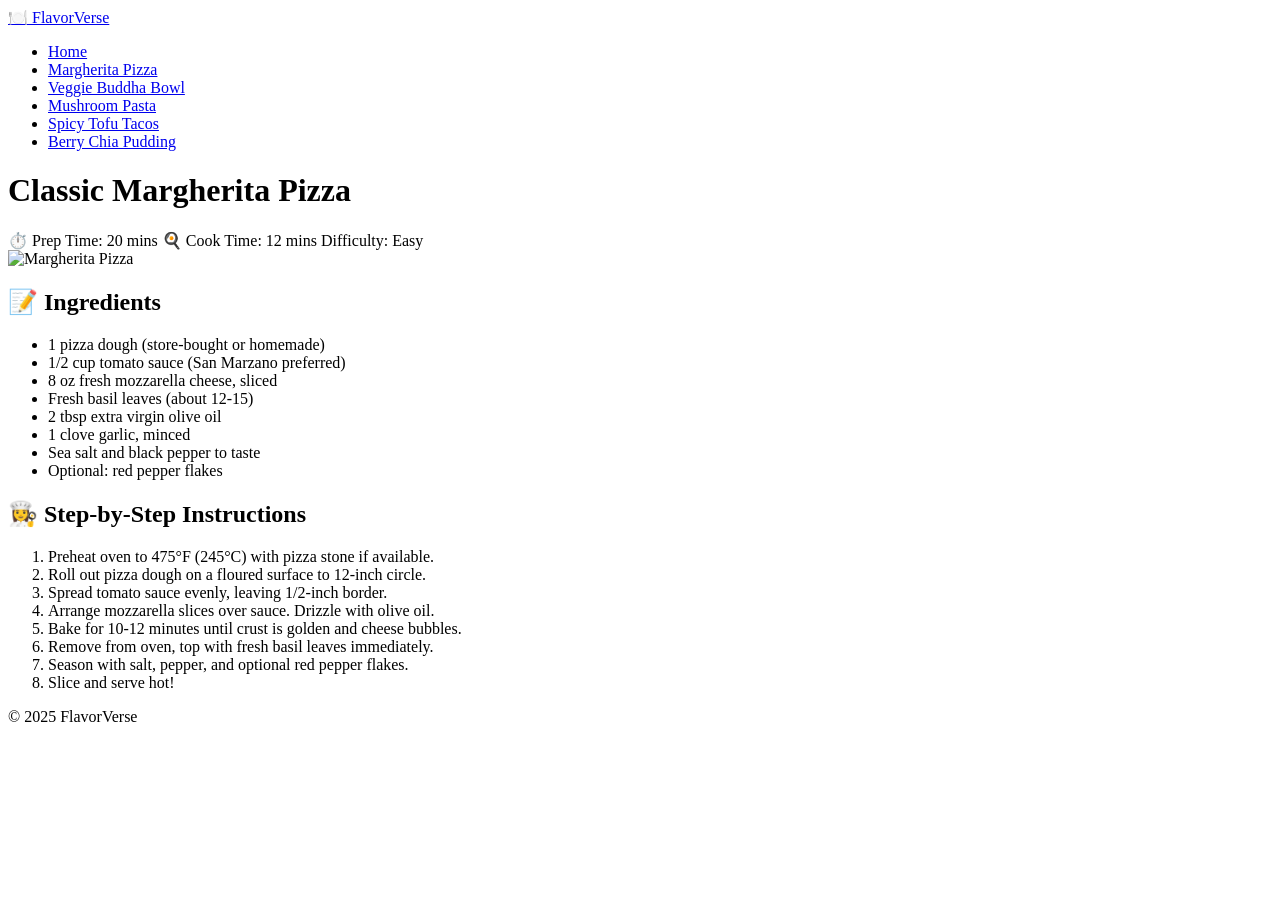
==== recipe1.html @ 7daa44f0 "Add files via upload" ====
<!DOCTYPE html>
<html lang="en">
<head>
  <meta charset="UTF-8">
  <meta name="viewport" content="width=device-width, initial-scale=1.0">
  <title>Margherita Pizza | FlavorVerse</title>
  <link rel="stylesheet" href="css/styles.css">
  <link href="https://fonts.googleapis.com/css2?family=Inter:wght@300;400;500;600;700&family=Playfair+Display:wght@400;500;600;700&display=swap" rel="stylesheet">
</head>
<body>
  <header>
    <div class="container nav-container">
      <div class="logo"><a href="index.html">🍽️ FlavorVerse</a></div>
      <nav>
        <ul class="nav-links">
          <li><a href="index.html">Home</a></li>
          <li><a href="recipe1.html" class="active">Margherita Pizza</a></li>
          <li><a href="recipe2.html">Veggie Buddha Bowl</a></li>
          <li><a href="recipe3.html">Mushroom Pasta</a></li>
          <li><a href="recipe4.html">Spicy Tofu Tacos</a></li>
          <li><a href="recipe5.html">Berry Chia Pudding</a></li>
        </ul>
      </nav>
    </div>
  </header>

  <main class="recipe-page">
    <div class="container recipe-container">
      <div class="recipe-header">
        <h1>Classic Margherita Pizza</h1>
        <div class="recipe-meta">
          <span>⏱️ Prep Time: 20 mins</span>
          <span>🍳 Cook Time: 12 mins</span>
          <span class="difficulty easy">Difficulty: Easy</span>
        </div>
      </div>
      
      <div class="recipe-image">
        <img src="images/pizza.jpeg" alt="Margherita Pizza">
      </div>

      <div class="recipe-content-grid">
        <div class="ingredients-section">
          <h2>📝 Ingredients</h2>
          <ul>
            <li>1 pizza dough (store-bought or homemade)</li>
            <li>1/2 cup tomato sauce (San Marzano preferred)</li>
            <li>8 oz fresh mozzarella cheese, sliced</li>
            <li>Fresh basil leaves (about 12-15)</li>
            <li>2 tbsp extra virgin olive oil</li>
            <li>1 clove garlic, minced</li>
            <li>Sea salt and black pepper to taste</li>
            <li>Optional: red pepper flakes</li>
          </ul>
        </div>

        <div class="instructions-section">
          <h2>👩‍🍳 Step-by-Step Instructions</h2>
          <ol>
            <li>Preheat oven to 475°F (245°C) with pizza stone if available.</li>
            <li>Roll out pizza dough on a floured surface to 12-inch circle.</li>
            <li>Spread tomato sauce evenly, leaving 1/2-inch border.</li>
            <li>Arrange mozzarella slices over sauce. Drizzle with olive oil.</li>
            <li>Bake for 10-12 minutes until crust is golden and cheese bubbles.</li>
            <li>Remove from oven, top with fresh basil leaves immediately.</li>
            <li>Season with salt, pepper, and optional red pepper flakes.</li>
            <li>Slice and serve hot!</li>
          </ol>
        </div>
      </div>
    </div>
  </main>

  <footer>
    <div class="container footer-content">
      <p>© 2025 FlavorVerse </p>
    </div>
  </footer>
</body>
</html>
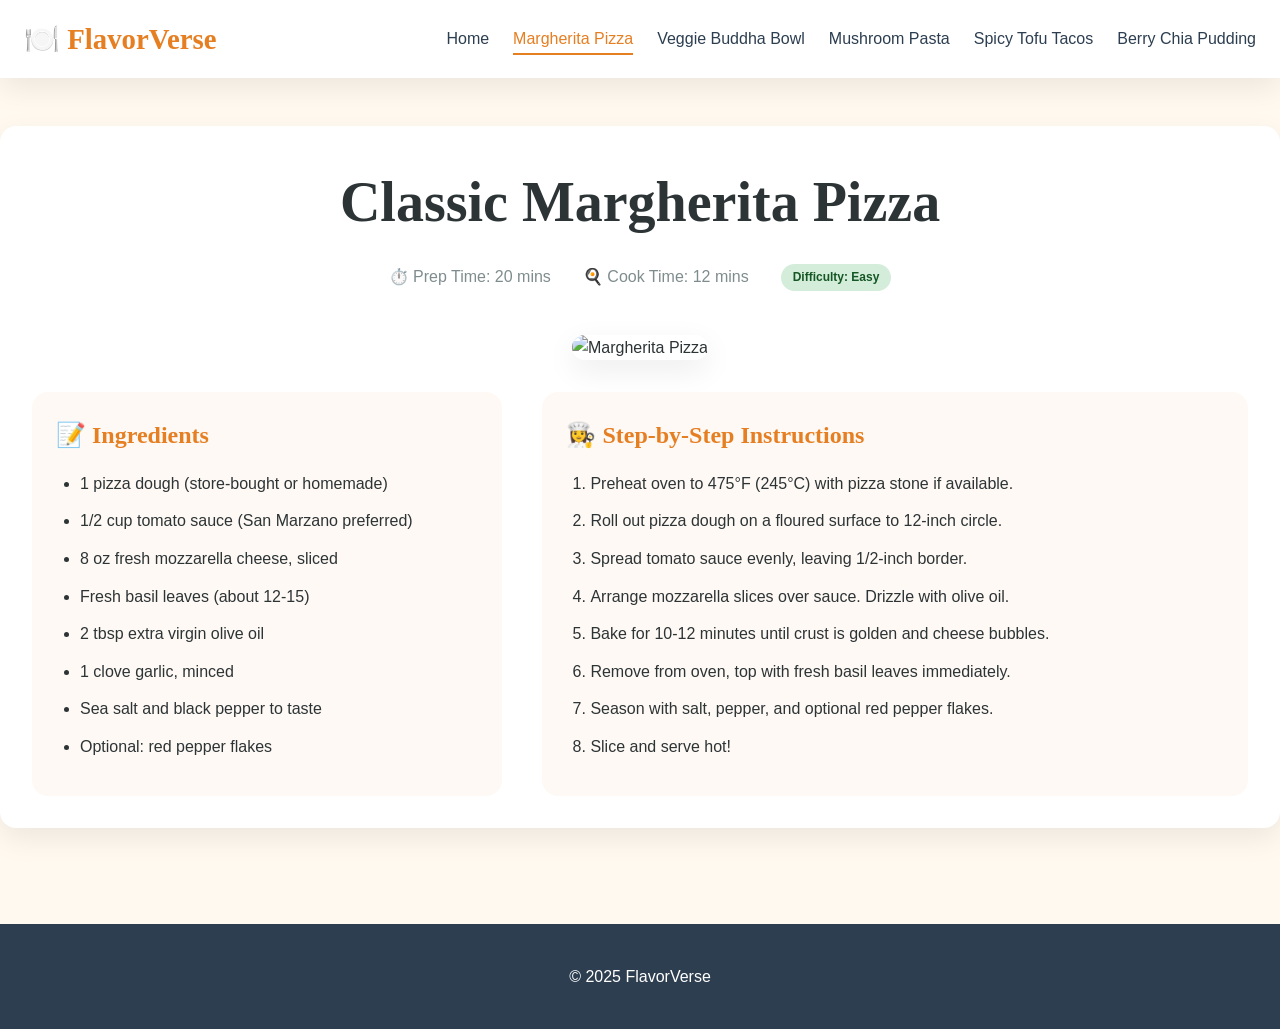
==== commit bc9889b2: "Fix HTML formatting and structure in recipe1.html" ====
--- a/recipe1.html
+++ b/recipe1.html
@@ -4,7 +4,7 @@
   <meta charset="UTF-8">
   <meta name="viewport" content="width=device-width, initial-scale=1.0">
   <title>Margherita Pizza | FlavorVerse</title>
-  <link rel="stylesheet" href="css/styles.css">
+  <link rel="stylesheet" href="styles.css">
   <link href="https://fonts.googleapis.com/css2?family=Inter:wght@300;400;500;600;700&family=Playfair+Display:wght@400;500;600;700&display=swap" rel="stylesheet">
 </head>
 <body>
@@ -77,4 +77,4 @@
     </div>
   </footer>
 </body>
-</html>+</html>
--- a/styles.css
+++ b/styles.css
@@ -0,0 +1,502 @@
+/* ========== GLOBAL RESET & VARIABLES ========== */
+* {
+  margin: 0;
+  padding: 0;
+  box-sizing: border-box;
+}
+
+:root {
+  --primary: #e67e22;
+  --primary-dark: #b85e0a;
+  --secondary: #2c3e50;
+  --light-bg: #fff9f0;
+  --white: #ffffff;
+  --shadow: 0 10px 30px rgba(0,0,0,0.08);
+  --shadow-hover: 0 20px 40px rgba(0,0,0,0.12);
+  --radius: 16px;
+}
+
+body {
+  font-family: 'Inter', sans-serif;
+  background: var(--light-bg);
+  color: #2d3436;
+  line-height: 1.6;
+}
+
+.container {
+  max-width: 1280px;
+  margin: 0 auto;
+  padding: 0 24px;
+}
+
+/* ========== TYPOGRAPHY ========== */
+h1, h2, h3, .logo {
+  font-family: 'Playfair Display', serif;
+  font-weight: 600;
+}
+
+h1 { font-size: 3.5rem; margin-bottom: 1rem; }
+h2 { font-size: 2rem; margin-bottom: 1.5rem; }
+
+.section-title {
+  text-align: center;
+  font-size: 2.2rem;
+  margin-bottom: 2.5rem;
+  position: relative;
+  padding-bottom: 0.75rem;
+}
+
+.section-title::after {
+  content: '';
+  position: absolute;
+  bottom: 0;
+  left: 50%;
+  transform: translateX(-50%);
+  width: 80px;
+  height: 3px;
+  background: var(--primary);
+}
+
+/* ========== HEADER & NAVIGATION ========== */
+header {
+  background: var(--white);
+  box-shadow: var(--shadow);
+  position: sticky;
+  top: 0;
+  padding: 1rem 0;
+  z-index: 1000;
+}
+
+.nav-container {
+  display: flex;
+  justify-content: space-between;
+  align-items: center;
+  flex-wrap: wrap;
+  gap: 1rem;
+}
+
+.logo a {
+  font-size: 1.8rem;
+  font-weight: 700;
+  color: var(--primary);
+  text-decoration: none;
+  transition: color 0.3s;
+}
+
+.logo a:hover { color: var(--primary-dark); }
+
+.nav-links {
+  display: flex;
+  list-style: none;
+  gap: 1.5rem;
+  flex-wrap: wrap;
+}
+
+.nav-links a {
+  text-decoration: none;
+  color: var(--secondary);
+  font-weight: 500;
+  padding: 0.5rem 0;
+  position: relative;
+  transition: color 0.3s;
+}
+
+.nav-links a::after {
+  content: '';
+  position: absolute;
+  bottom: 0;
+  left: 0;
+  width: 0;
+  height: 2px;
+  background: var(--primary);
+  transition: width 0.3s;
+}
+
+.nav-links a:hover::after,
+.nav-links a.active::after {
+  width: 100%;
+}
+
+.nav-links a:hover,
+.nav-links a.active {
+  color: var(--primary);
+}
+
+/* ========== SEARCH BAR (UI ONLY) ========== */
+.search-wrapper {
+  flex-shrink: 0;
+}
+
+.search-form {
+  display: flex;
+  gap: 0.5rem;
+}
+
+.search-input {
+  padding: 8px 16px;
+  border: 2px solid #e0e0e0;
+  border-radius: 50px;
+  font-size: 0.9rem;
+  font-family: inherit;
+  outline: none;
+  transition: all 0.3s;
+  width: 200px;
+}
+
+.search-input:focus {
+  border-color: var(--primary);
+  box-shadow: 0 0 0 3px rgba(230,126,34,0.1);
+}
+
+.search-btn {
+  padding: 8px 20px;
+  background: var(--primary);
+  color: var(--white);
+  border: none;
+  border-radius: 50px;
+  font-weight: 600;
+  cursor: pointer;
+  transition: all 0.3s;
+  font-family: inherit;
+}
+
+.search-btn:hover {
+  background: var(--primary-dark);
+  transform: scale(1.02);
+}
+
+/* ========== HERO SECTION ========== */
+.hero {
+  background: linear-gradient(135deg, #fff5e8, #ffe6d5);
+  padding: 5rem 0;
+  text-align: center;
+}
+
+.hero-content h1 span {
+  color: var(--primary);
+  display: block;
+  font-size: 2rem;
+  margin-top: 0.5rem;
+}
+
+.hero-content p {
+  font-size: 1.2rem;
+  max-width: 600px;
+  margin: 1.5rem auto;
+  color: #7f8c8d;
+}
+
+/* ========== BUTTONS & HOVER EFFECTS ========== */
+.btn {
+  display: inline-block;
+  padding: 12px 32px;
+  border-radius: 50px;
+  text-decoration: none;
+  font-weight: 600;
+  transition: all 0.3s;
+}
+
+.btn-primary {
+  background: var(--primary);
+  color: var(--white);
+  border: 2px solid var(--primary);
+}
+
+.btn-primary:hover {
+  background: var(--primary-dark);
+  transform: translateY(-3px);
+  box-shadow: var(--shadow-hover);
+}
+
+.btn-card {
+  display: inline-block;
+  margin-top: 1rem;
+  padding: 8px 20px;
+  background: var(--primary);
+  color: var(--white);
+  text-decoration: none;
+  border-radius: 25px;
+  font-weight: 500;
+  transition: all 0.3s;
+}
+
+.btn-card:hover {
+  background: var(--primary-dark);
+  transform: translateX(5px);
+}
+
+/* ========== RECIPES GRID (CSS GRID) ========== */
+.recipes-grid {
+  display: grid;
+  grid-template-columns: repeat(auto-fit, minmax(280px, 1fr));
+  gap: 2rem;
+  margin: 2rem 0;
+}
+
+.recipe-card {
+  background: var(--white);
+  border-radius: var(--radius);
+  overflow: hidden;
+  box-shadow: var(--shadow);
+  transition: all 0.3s;
+}
+
+.recipe-card:hover {
+  transform: translateY(-8px);
+  box-shadow: var(--shadow-hover);
+}
+
+.card-img {
+  width: 100%;
+  height: 220px;
+  overflow: hidden;
+}
+
+.card-img img {
+  width: 100%;
+  height: 100%;
+  object-fit: cover;
+  transition: transform 0.5s;
+}
+
+.recipe-card:hover .card-img img {
+  transform: scale(1.05);
+}
+
+.card-content {
+  padding: 1.5rem;
+}
+
+.difficulty {
+  display: inline-block;
+  padding: 4px 12px;
+  border-radius: 20px;
+  font-size: 0.75rem;
+  font-weight: 600;
+  margin-bottom: 0.75rem;
+}
+
+.difficulty.easy { background: #d4edda; color: #155724; }
+.difficulty.medium { background: #fff3cd; color: #856404; }
+
+/* ========== CATEGORIES (FLEXBOX) ========== */
+.categories-section {
+  background: var(--white);
+  padding: 3rem 0;
+  margin: 2rem 0;
+}
+
+.categories-flex {
+  display: flex;
+  flex-wrap: wrap;
+  justify-content: center;
+  gap: 1.5rem;
+}
+
+.cat-card {
+  padding: 12px 28px;
+  background: linear-gradient(135deg, #f8f9fa, #e9ecef);
+  border-radius: 50px;
+  font-weight: 600;
+  color: var(--secondary);
+  transition: all 0.3s;
+  cursor: pointer;
+}
+
+.cat-card:hover {
+  background: var(--primary);
+  color: var(--white);
+  transform: scale(1.05);
+  box-shadow: var(--shadow);
+}
+
+/* ========== INTRO BOX (BOX MODEL) ========== */
+.intro-text-section {
+  padding: 2rem 0 4rem;
+}
+
+.intro-box {
+  background: var(--white);
+  padding: 2.5rem;
+  border-radius: var(--radius);
+  text-align: center;
+  border: 1px solid rgba(230,126,34,0.2);
+  margin: 1rem 0;
+  box-shadow: var(--shadow);
+}
+
+.intro-box h3 {
+  font-size: 1.8rem;
+  margin-bottom: 1rem;
+  color: var(--primary);
+}
+
+/* ========== RECIPE PAGES ========== */
+.recipe-page {
+  padding: 3rem 0;
+}
+
+.recipe-container {
+  background: var(--white);
+  border-radius: var(--radius);
+  padding: 2rem;
+  box-shadow: var(--shadow);
+}
+
+.recipe-header {
+  text-align: center;
+  margin-bottom: 2rem;
+}
+
+.recipe-meta {
+  display: flex;
+  justify-content: center;
+  gap: 2rem;
+  flex-wrap: wrap;
+  margin-top: 1rem;
+  color: #7f8c8d;
+}
+
+.recipe-image {
+  text-align: center;
+  margin-bottom: 2rem;
+}
+
+.recipe-image img {
+  max-width: 100%;
+  border-radius: var(--radius);
+  box-shadow: var(--shadow);
+}
+
+.recipe-content-grid {
+  display: grid;
+  grid-template-columns: 1fr 1.5fr;
+  gap: 2.5rem;
+}
+
+.ingredients-section,
+.instructions-section {
+  background: #fef9f4;
+  padding: 1.5rem;
+  border-radius: var(--radius);
+}
+
+.ingredients-section h2,
+.instructions-section h2 {
+  font-size: 1.5rem;
+  margin-bottom: 1rem;
+  color: var(--primary);
+}
+
+.ingredients-section ul,
+.instructions-section ol {
+  padding-left: 1.5rem;
+}
+
+.ingredients-section li,
+.instructions-section li {
+  margin-bottom: 0.75rem;
+}
+
+/* ========== FOOTER ========== */
+footer {
+  background: var(--secondary);
+  color: var(--white);
+  text-align: center;
+  padding: 2rem 0;
+  margin-top: 3rem;
+}
+
+.footer-content p {
+  margin: 0.5rem 0;
+}
+
+/* ========== RESPONSIVE DESIGN ========== */
+@media (max-width: 992px) {
+  .search-input {
+    width: 160px;
+  }
+}
+
+@media (max-width: 768px) {
+  .nav-container {
+    flex-direction: column;
+    text-align: center;
+  }
+  
+  .nav-links {
+    justify-content: center;
+    gap: 1rem;
+  }
+  
+  .search-wrapper {
+    width: 100%;
+  }
+  
+  .search-form {
+    justify-content: center;
+  }
+  
+  .search-input {
+    width: 200px;
+  }
+  
+  h1 {
+    font-size: 2.2rem;
+  }
+  
+  .hero-content h1 span {
+    font-size: 1.5rem;
+  }
+  
+  .section-title {
+    font-size: 1.8rem;
+  }
+  
+  .recipes-grid {
+    grid-template-columns: 1fr;
+  }
+  
+  .recipe-content-grid {
+    grid-template-columns: 1fr;
+    gap: 1.5rem;
+  }
+  
+  .recipe-meta {
+    flex-direction: column;
+    gap: 0.5rem;
+    align-items: center;
+  }
+  
+  .recipe-container {
+    padding: 1.2rem;
+  }
+}
+
+@media (max-width: 480px) {
+  .hero {
+    padding: 3rem 0;
+  }
+  
+  .btn {
+    padding: 10px 24px;
+  }
+  
+  .cat-card {
+    padding: 8px 20px;
+    font-size: 0.85rem;
+  }
+  
+  .intro-box {
+    padding: 1.5rem;
+  }
+  
+  .search-input {
+    width: 160px;
+    font-size: 0.8rem;
+  }
+  
+  .search-btn {
+    padding: 8px 14px;
+  }
+}
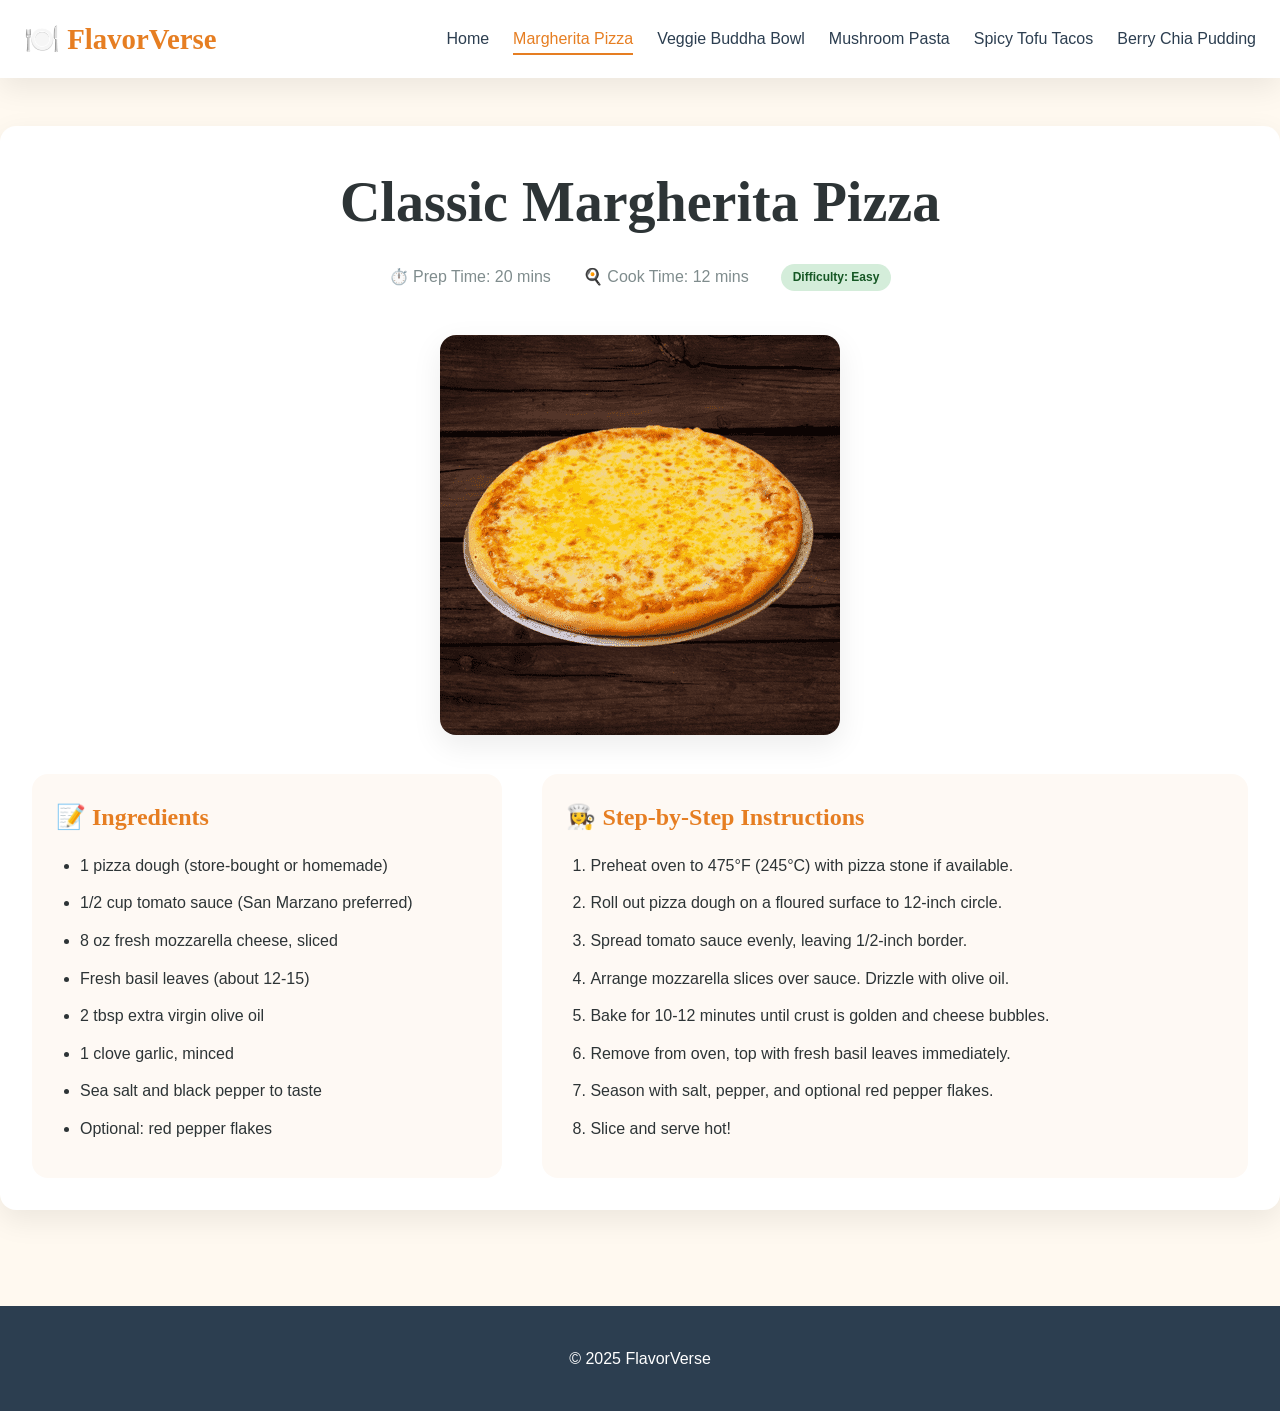
==== commit d80eb8ff: "Fix HTML encoding issues in recipe1.html" ====
--- a/recipe1.html
+++ b/recipe1.html
@@ -36,7 +36,7 @@
       </div>
       
       <div class="recipe-image">
-        <img src="images/pizza.jpeg" alt="Margherita Pizza">
+        <img src="pizza.jpeg" alt="Margherita Pizza">
       </div>
 
       <div class="recipe-content-grid">
